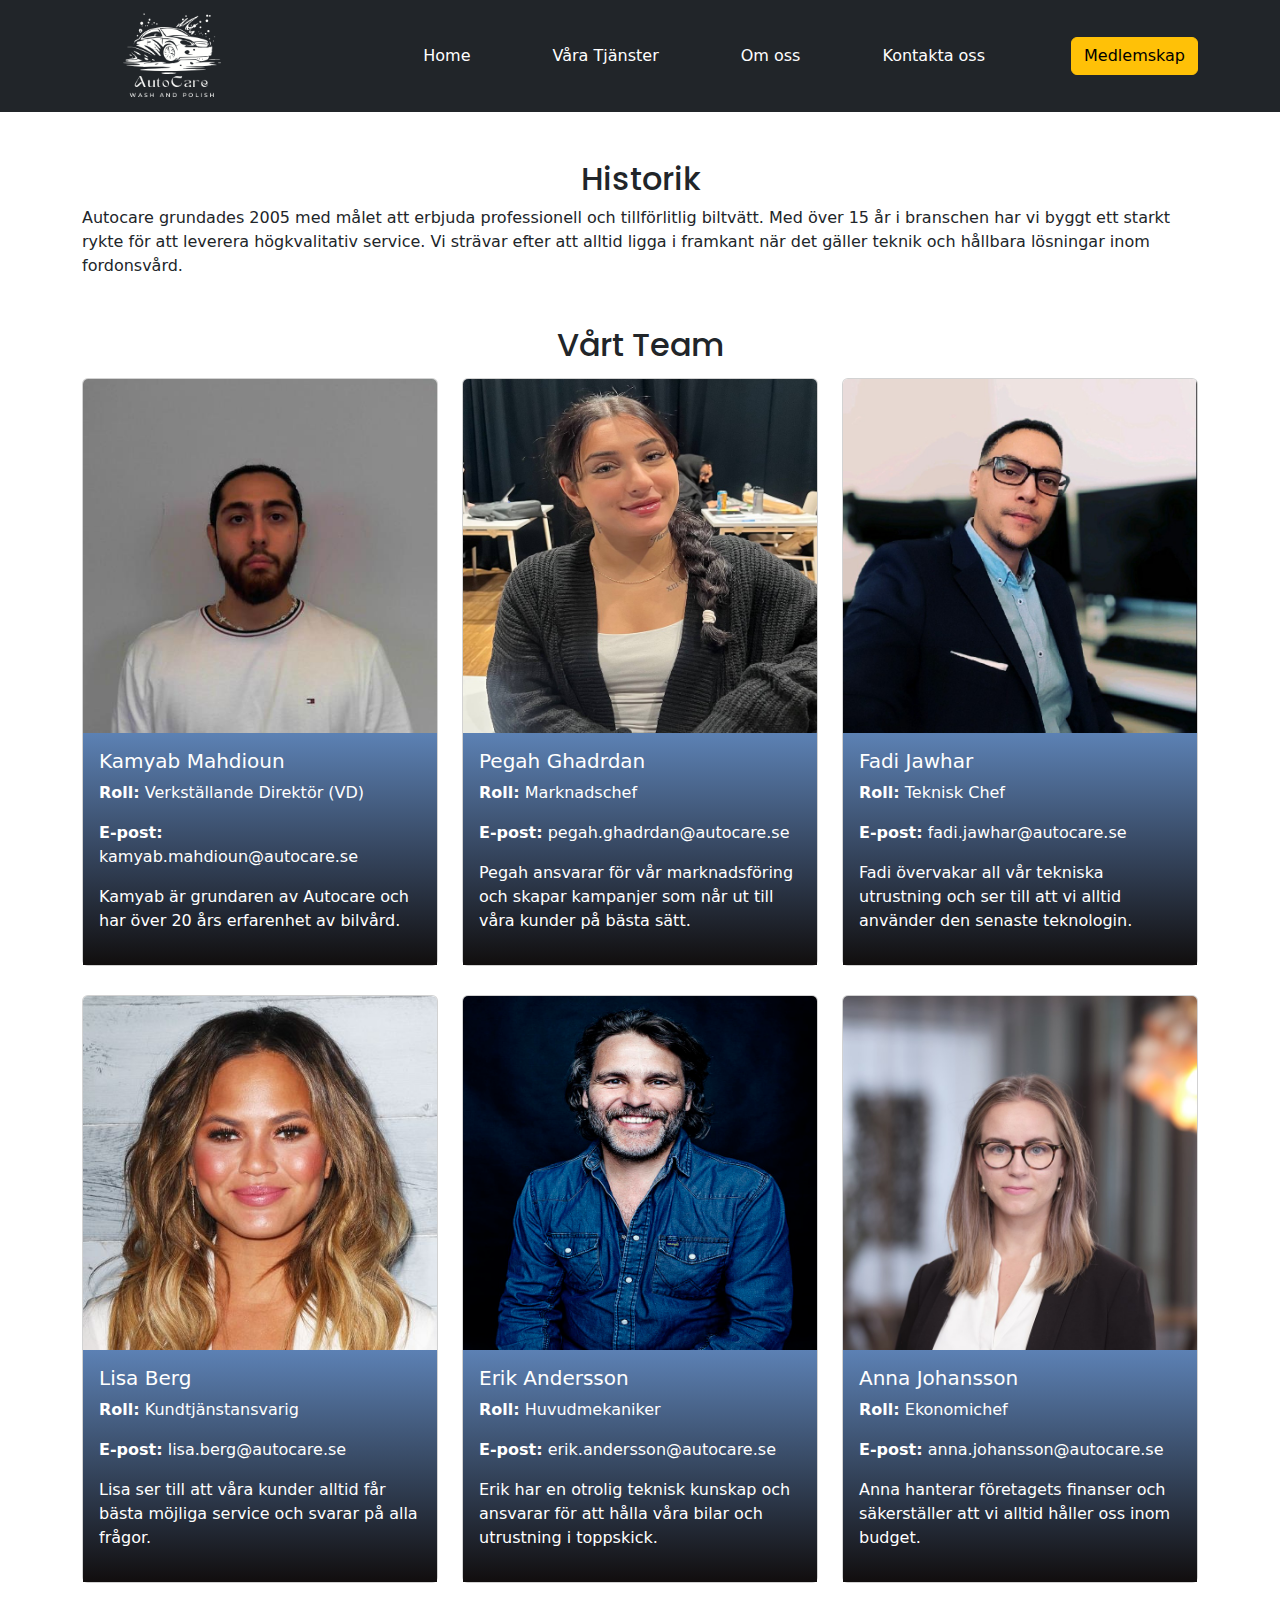
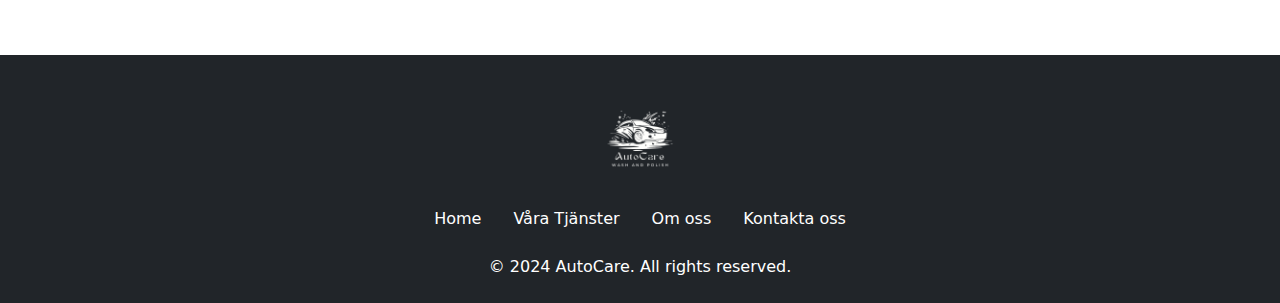
==== aboutus.html @ b78e2d18 "added pics product page" ====
<!DOCTYPE html>
<html lang="sv">
  <head>
    <meta charset="UTF-8" />
    <meta name="viewport" content="width=device-width, initial-scale=1.0" />
    <title>Om oss - Autocare</title>
    <link rel="stylesheet" href="style.css" />
    <link
      href="https://fonts.googleapis.com/css2?family=Poppins:wght@400;600;700&display=swap"
      rel="stylesheet"
    />
    <!-- Bootstrap CSS -->
    <link
      href="https://cdn.jsdelivr.net/npm/bootstrap@5.3.0-alpha1/dist/css/bootstrap.min.css"
      rel="stylesheet"
    />
  </head>
  <body>
    <header class="bg-dark text-white py-3">
      <nav class="container d-flex justify-content-between align-items-center">
        <a href="#" class="navbar-brand">
          <img src="src/img/AutoCare.png" alt="logo" style="width: 180px" />
        </a>
        <ul class="nav">
          <li class="nav-item">
            <a class="nav-link text-white" href="index.html">Home</a>
          </li>
          <li class="nav-item">
            <a class="nav-link text-white" href="product.html">Våra Tjänster</a>
          </li>
          <li class="nav-item">
            <a class="nav-link text-white" href="#">Om oss</a>
          </li>
          <li class="nav-item">
            <a class="nav-link text-white" href="contact.html">Kontakta oss</a>
          </li>
        </ul>
        <button class="btn btn-warning">Medlemskap</button>
      </nav>
    </header>

    <section id="historik" class="container my-5">
      <h2>Historik</h2>
      <p>
        Autocare grundades 2005 med målet att erbjuda professionell och
        tillförlitlig biltvätt. Med över 15 år i branschen har vi byggt ett
        starkt rykte för att leverera högkvalitativ service. Vi strävar efter
        att alltid ligga i framkant när det gäller teknik och hållbara lösningar
        inom fordonsvård.
      </p>
    </section>

    <section id="team" class="container my-5">
      <h2>Vårt Team</h2>
      <div class="row">
        <div class="col-md-4">
          <div class="card mb-4">
            <img
              src="src/img/ProfileImage.jpeg"
              class="card-img-top"
              alt="Bild på Anders Karlsson"
            />
            <div class="card-body">
              <h5 class="card-title">Kamyab Mahdioun</h5>
              <p class="card-text">
                <strong>Roll:</strong> Verkställande Direktör (VD)
              </p>
              <p><strong>E-post:</strong> kamyab.mahdioun@autocare.se</p>
              <p>
                Kamyab är grundaren av Autocare och har över 20 års erfarenhet
                av bilvård.
              </p>
            </div>
          </div>
        </div>

        <div class="col-md-4">
          <div class="card mb-4">
            <img
              src="src/img/pegaaaah.jpg"
              class="card-img-top"
              alt="Bild på Maria Svensson"
            />
            <div class="card-body">
              <h5 class="card-title">Pegah Ghadrdan</h5>
              <p class="card-text"><strong>Roll:</strong> Marknadschef</p>
              <p><strong>E-post:</strong> pegah.ghadrdan@autocare.se</p>
              <p>
                Pegah ansvarar för vår marknadsföring och skapar kampanjer som
                når ut till våra kunder på bästa sätt.
              </p>
            </div>
          </div>
        </div>

        <div class="col-md-4">
          <div class="card mb-4">
            <img
              src="src/img/Fadi.jpeg"
              class="card-img-top"
              alt="Bild på Johan Lindberg"
            />
            <div class="card-body">
              <h5 class="card-title">Fadi Jawhar</h5>
              <p class="card-text"><strong>Roll:</strong> Teknisk Chef</p>
              <p><strong>E-post:</strong> fadi.jawhar@autocare.se</p>
              <p>
                Fadi övervakar all vår tekniska utrustning och ser till att vi
                alltid använder den senaste teknologin.
              </p>
            </div>
          </div>
        </div>

        <div class="col-md-4">
          <div class="card mb-4">
            <img
              src="src/img/ovaltansikte.jpg"
              class="card-img-top"
              alt="Bild på Lisa Berg"
            />
            <div class="card-body">
              <h5 class="card-title">Lisa Berg</h5>
              <p class="card-text"><strong>Roll:</strong> Kundtjänstansvarig</p>
              <p><strong>E-post:</strong> lisa.berg@autocare.se</p>
              <p>
                Lisa ser till att våra kunder alltid får bästa möjliga service
                och svarar på alla frågor.
              </p>
            </div>
          </div>
        </div>

        <div class="col-md-4">
          <div class="card mb-4">
            <img
              src="src/img/Erik_Haag_2015-06-03_001.jpg"
              class="card-img-top"
              alt="Bild på Erik Andersson"
            />
            <div class="card-body">
              <h5 class="card-title">Erik Andersson</h5>
              <p class="card-text"><strong>Roll:</strong> Huvudmekaniker</p>
              <p><strong>E-post:</strong> erik.andersson@autocare.se</p>
              <p>
                Erik har en otrolig teknisk kunskap och ansvarar för att hålla
                våra bilar och utrustning i toppskick.
              </p>
            </div>
          </div>
        </div>

        <div class="col-md-4">
          <div class="card mb-4">
            <img
              src="src/img/hogsten_anna_socialmedia.jpg"
              class="card-img-top"
              alt="Bild på Anna Johansson"
            />
            <div class="card-body">
              <h5 class="card-title">Anna Johansson</h5>
              <p class="card-text"><strong>Roll:</strong> Ekonomichef</p>
              <p><strong>E-post:</strong> anna.johansson@autocare.se</p>
              <p>
                Anna hanterar företagets finanser och säkerställer att vi alltid
                håller oss inom budget.
              </p>
            </div>
          </div>
        </div>
      </div>
    </section>
    <footer class="bg-dark text-white py-4">
      <div class="container text-center">
        <a href="#" class="navbar-brand">
          <img src="src/img/AutoCare.png" alt="logo" style="width: 120px" />
        </a>
        <ul class="nav justify-content-center">
          <li class="nav-item">
            <a class="nav-link text-white" href="#">Home</a>
          </li>
          <li class="nav-item">
            <a class="nav-link text-white" href="Services">Våra Tjänster</a>
          </li>
          <li class="nav-item">
            <a class="nav-link text-white" href="About">Om oss</a>
          </li>
          <li class="nav-item">
            <a class="nav-link text-white" href="Kontakt">Kontakta oss</a>
          </li>
        </ul>
      </div>
      <div class="text-center mt-3">
        <p class="mb-0">&copy; 2024 AutoCare. All rights reserved.</p>
      </div>
    </footer>

    <!-- Bootstrap JS and Popper.js -->
    <script src="https://cdn.jsdelivr.net/npm/bootstrap@5.3.0-alpha1/dist/js/bootstrap.bundle.min.js"></script>
  </body>
</html>
---- style.css ----
body {
  background-color: #2C2B2B;
  font-family: sans-serif;
}

header {
  background-color: #0A2035;
  padding: 20px;
}
header nav {
  display: flex;
  justify-content: space-between;
  align-items: center;
  height: 80px;
}
header nav .logo img {
  height: 200px;
  display: block;
}
header nav ul {
  display: flex;
  list-style: none;
  margin: 0;
  padding: 0;
  margin-left: auto;
}
header nav li a {
  color: #C5C5C5;
  text-decoration: none;
  font-size: 22px;
  padding: 10px;
  margin-right: 50px;
}
header nav li a:hover {
  color: #969696;
  text-decoration: underline;
}
header nav button {
  padding: 10px 15px;
  background-color: #2E2E2E;
  color: #d1d0d0;
  border-radius: 10px;
  margin-left: 20px;
}

h1 {
  font-family: "Poppins", "Times New Roman", Times, serif;
  color: rgb(255, 252, 252);
  font-size: 80px;
  text-align: center;
  margin-bottom: -20px;
}

h2 {
  font-family: "Poppins", "Times New Roman", Times, serif;
  color: rgb(203, 202, 202);
  font-size: 40px;
  text-align: center;
  margin-bottom: -1px;
  font-weight: lighter;
}

h3 {
  font-family: "Poppins", "Times New Roman", Times, serif;
  color: rgb(255, 251, 251);
  font-size: 25px;
  text-align: center;
  font-weight: lighter;
}

.card-img-overlay {
  display: flex;
  flex-direction: column;
  justify-content: center;
  align-items: center;
  text-align: center;
  color: white;
}

.card-img {
  filter: blur(3px);
  -webkit-filter: blur(3px);
  transform: scale(1.02);
}

.card-img-overlay {
  position: relative;
  z-index: 2;
  color: white;
}

.card {
  background-color: #00060c;
  margin-top: 5px;
}
.card .card-body {
  background: linear-gradient(#5c81b4, rgb(17, 14, 14));
  color: white;
}
.card .btn-primary {
  background-color: #FFC008;
  border-color: #FFC008;
  color: black;
}

.contact-item {
  display: flex;
  flex-direction: column;
  align-items: center;
  justify-content: center;
  margin-top: 50px;
}

.articlestyle {
  text-align: center;
  max-width: 400px;
  margin: 0 auto;
}

footer {
  background-color: #0A2035;
  padding: 20px;
  color: #C5C5C5;
}

footer .footer-content {
  display: flex;
  flex-direction: column;
  align-items: center;
  padding-bottom: 20px;
  border-bottom: 1px solid #2E2E2E;
}

footer .footer-content .logo img {
  height: 150px;
  margin-bottom: 10px;
}

footer .footer-content ul {
  display: flex;
  justify-content: center;
  list-style: none;
  padding: 0;
  margin: 0;
}

footer .footer-content li {
  margin: 0 15px;
}

footer .footer-content li a {
  color: #C5C5C5;
  text-decoration: none;
  font-size: 18px;
}

footer .footer-content li a:hover {
  color: #969696;
  text-decoration: underline;
}

footer .copyright {
  text-align: center;
  margin-top: 20px;
  font-size: 14px;
  color: #969696;
}

@media (max-width: 768px) {
  footer .footer-content ul {
    flex-direction: column;
  }
  footer .footer-content ul li {
    margin: 10px 0;
  }
}
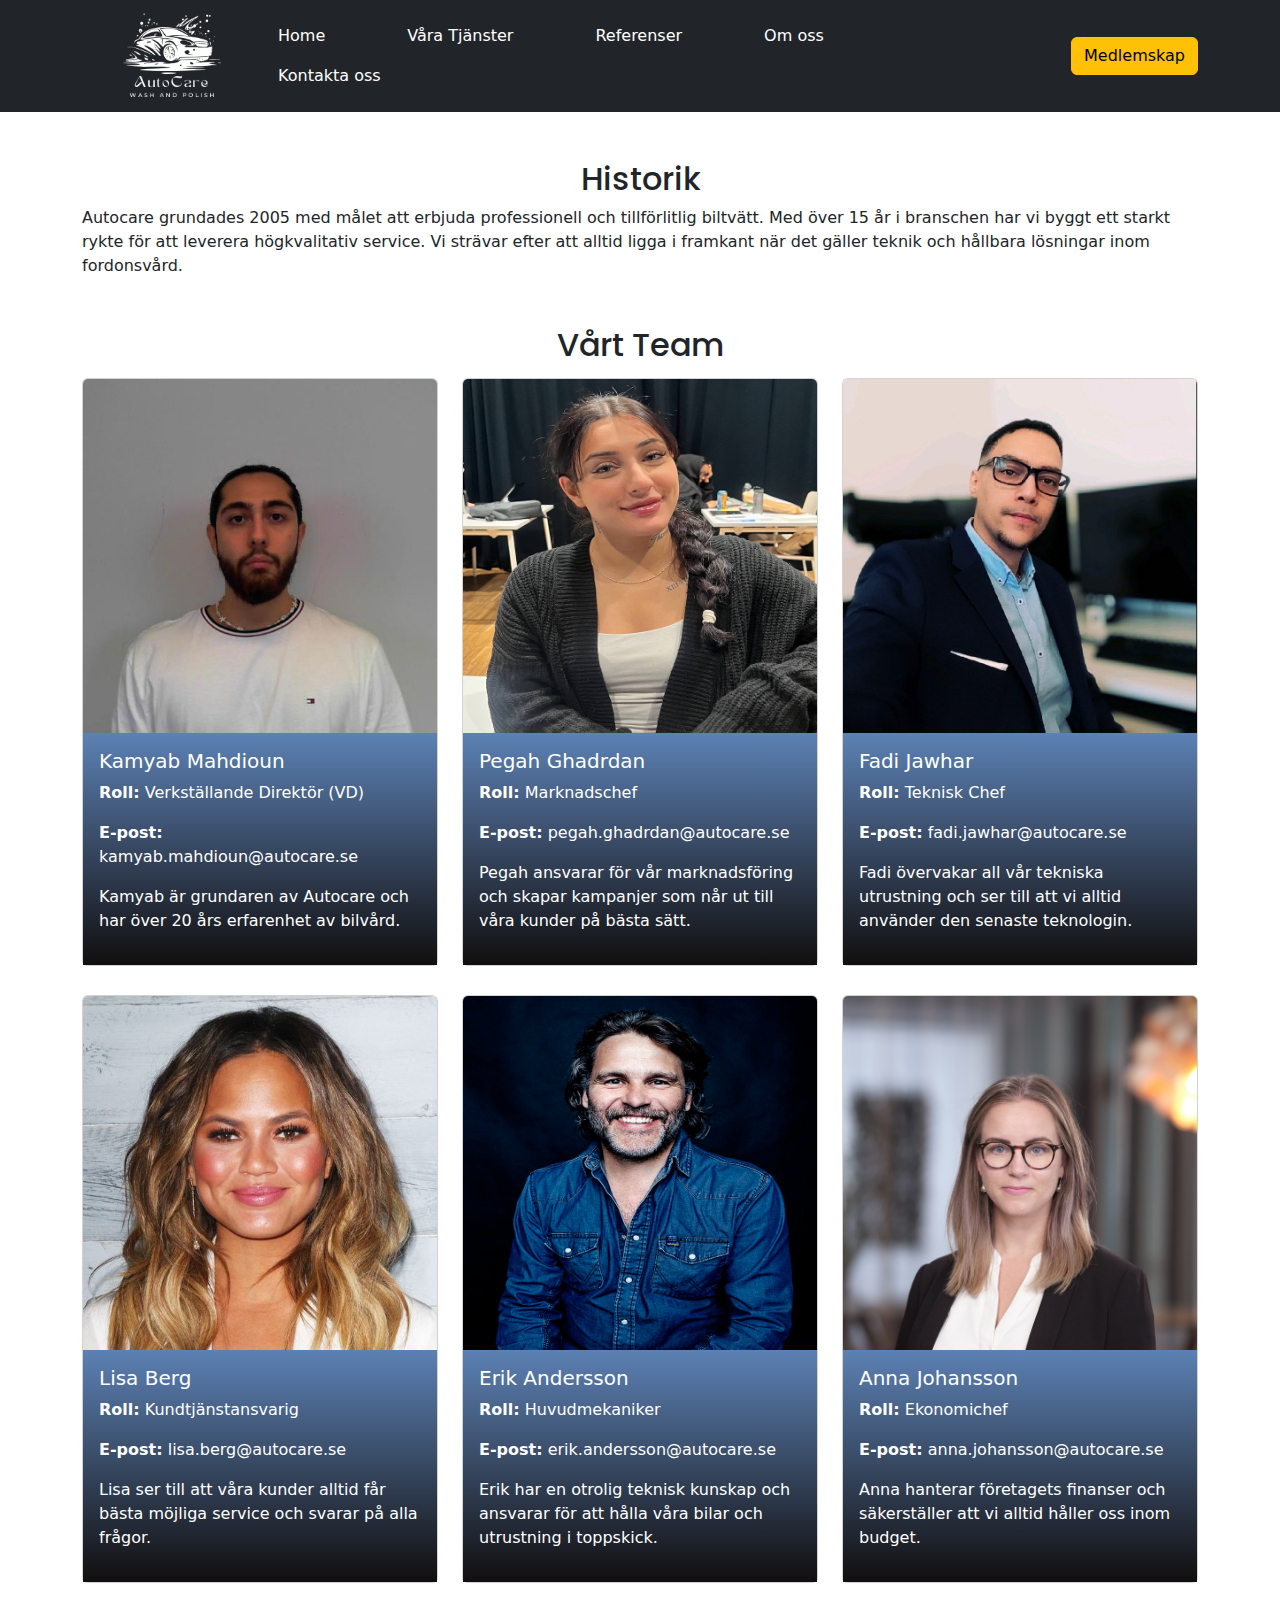
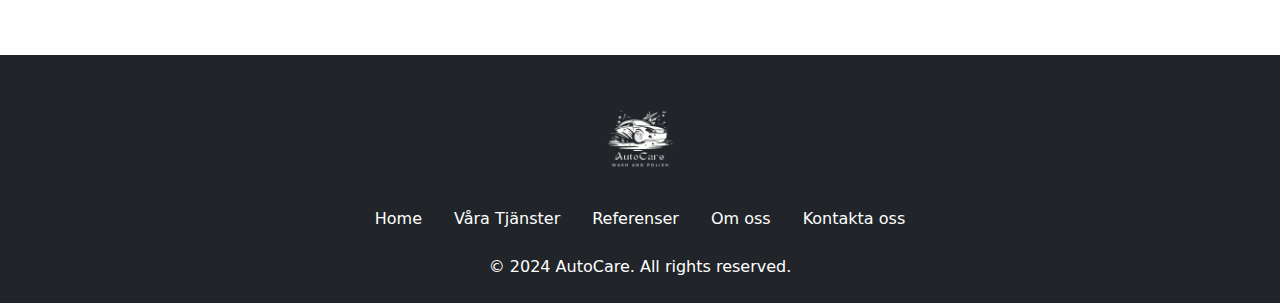
==== commit cfb27bc8: "small fixes" ====
--- a/aboutus.html
+++ b/aboutus.html
@@ -29,6 +29,9 @@
             <a class="nav-link text-white" href="product.html">Våra Tjänster</a>
           </li>
           <li class="nav-item">
+            <a class="nav-link text-white" href="Refrences">Referenser</a>
+          </li>
+          <li class="nav-item">
             <a class="nav-link text-white" href="#">Om oss</a>
           </li>
           <li class="nav-item">
@@ -177,16 +180,19 @@
         </a>
         <ul class="nav justify-content-center">
           <li class="nav-item">
-            <a class="nav-link text-white" href="#">Home</a>
-          </li>
-          <li class="nav-item">
-            <a class="nav-link text-white" href="Services">Våra Tjänster</a>
-          </li>
-          <li class="nav-item">
-            <a class="nav-link text-white" href="About">Om oss</a>
-          </li>
-          <li class="nav-item">
-            <a class="nav-link text-white" href="Kontakt">Kontakta oss</a>
+            <a class="nav-link text-white" href="index.html">Home</a>
+          </li>
+          <li class="nav-item">
+            <a class="nav-link text-white" href="product.html">Våra Tjänster</a>
+          </li>
+          <li class="nav-item">
+            <a class="nav-link text-white" href="Refrences">Referenser</a>
+          </li>
+          <li class="nav-item">
+            <a class="nav-link text-white" href="#">Om oss</a>
+          </li>
+          <li class="nav-item">
+            <a class="nav-link text-white" href="contact.html">Kontakta oss</a>
           </li>
         </ul>
       </div>
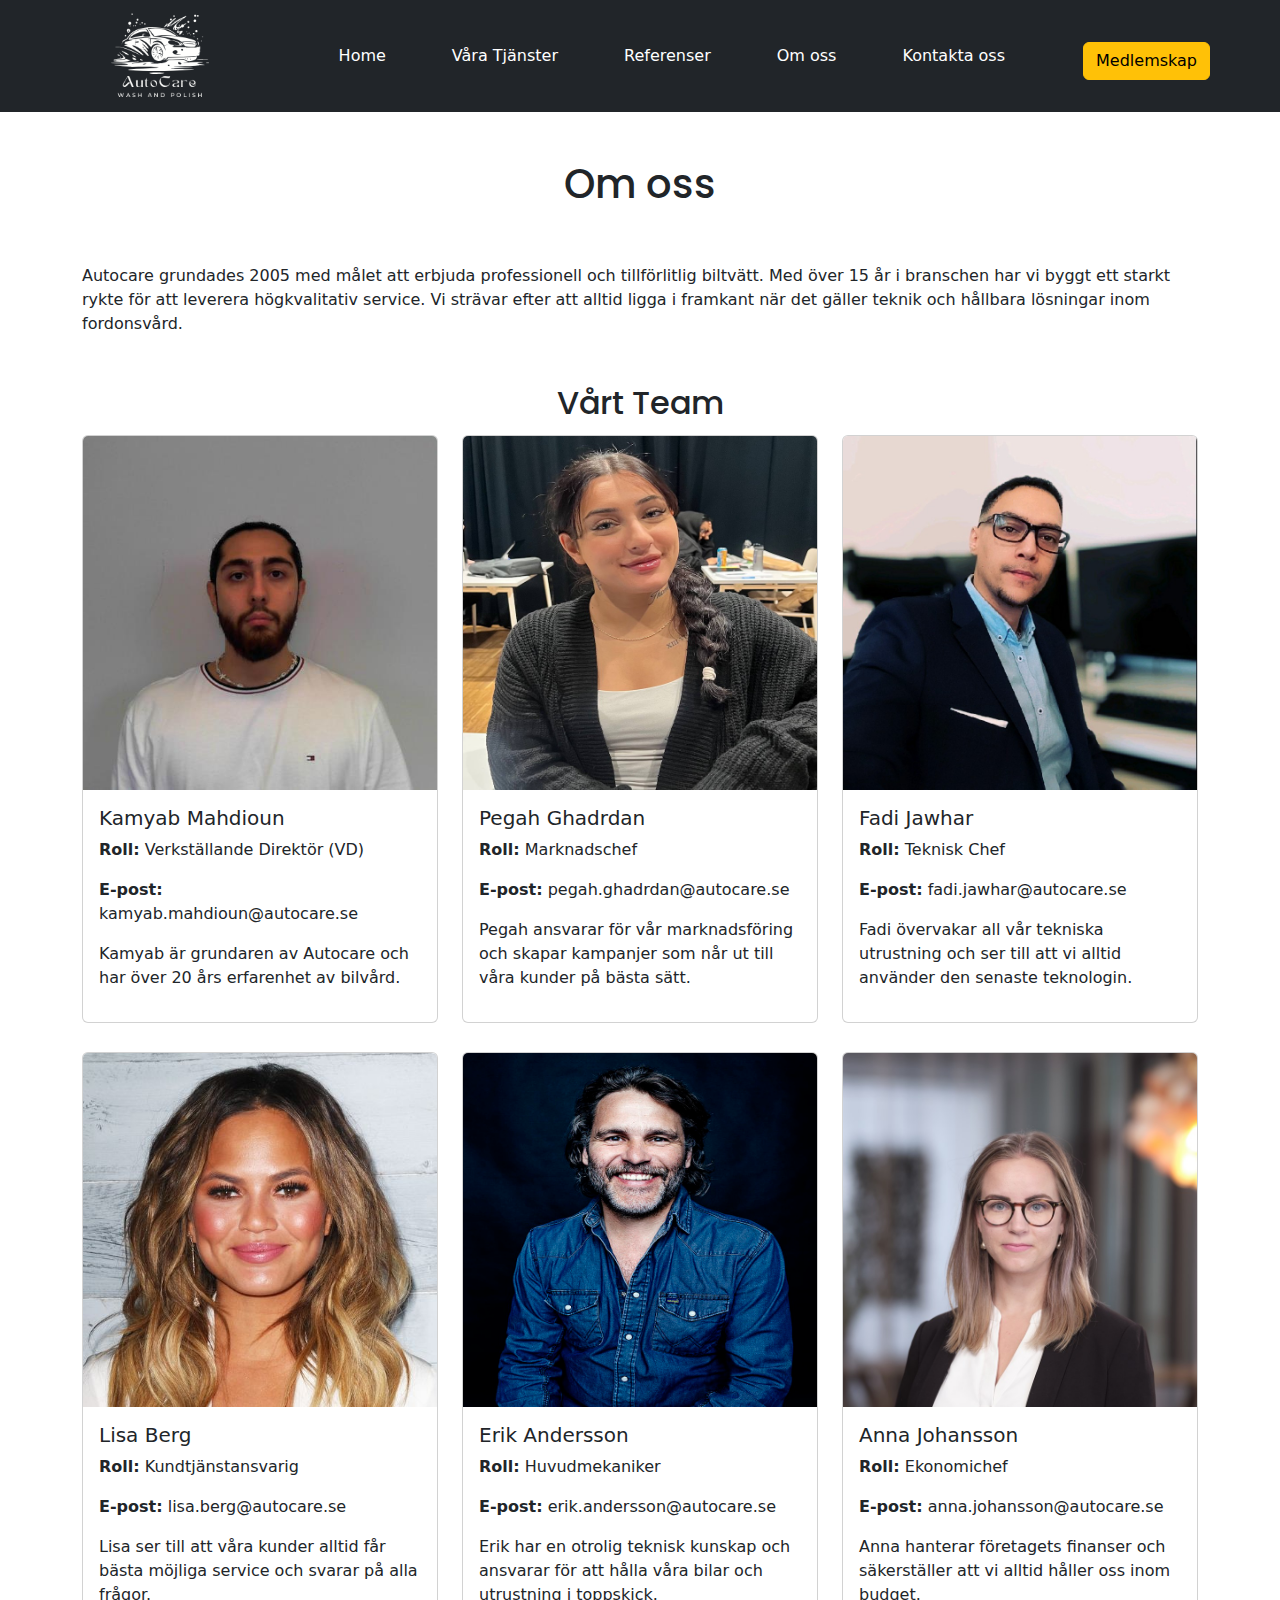
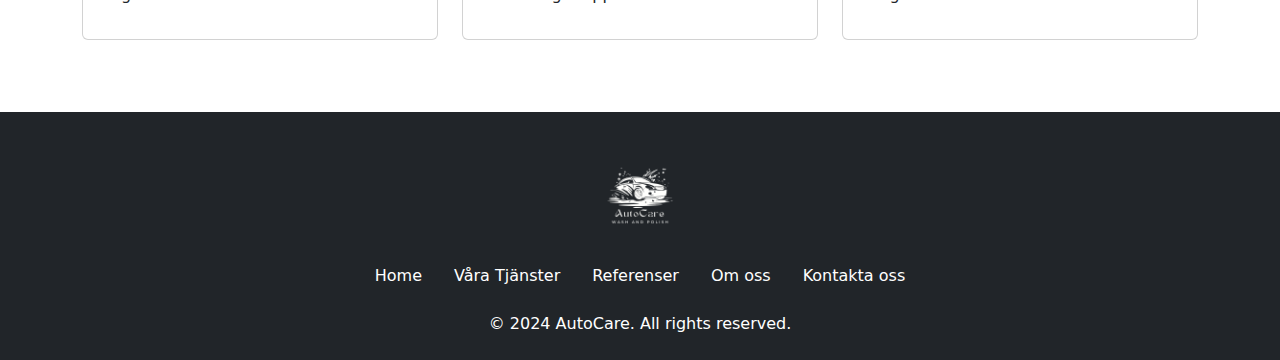
==== commit b70daf0d: "added reference page and a hamburger navbar" ====
--- a/aboutus.html
+++ b/aboutus.html
@@ -3,8 +3,8 @@
   <head>
     <meta charset="UTF-8" />
     <meta name="viewport" content="width=device-width, initial-scale=1.0" />
-    <title>Om oss - Autocare</title>
-    <link rel="stylesheet" href="style.css" />
+    <title>Autocare</title>
+    <link rel="stylesheet" href="src/style.css" />
     <link
       href="https://fonts.googleapis.com/css2?family=Poppins:wght@400;600;700&display=swap"
       rel="stylesheet"
@@ -17,33 +17,54 @@
   </head>
   <body>
     <header class="bg-dark text-white py-3">
-      <nav class="container d-flex justify-content-between align-items-center">
-        <a href="#" class="navbar-brand">
+      <nav class="container navbar navbar-expand-lg">
+        <a href="index.html" class="navbar-brand">
           <img src="src/img/AutoCare.png" alt="logo" style="width: 180px" />
         </a>
-        <ul class="nav">
-          <li class="nav-item">
-            <a class="nav-link text-white" href="index.html">Home</a>
-          </li>
-          <li class="nav-item">
-            <a class="nav-link text-white" href="product.html">Våra Tjänster</a>
-          </li>
-          <li class="nav-item">
-            <a class="nav-link text-white" href="Refrences">Referenser</a>
-          </li>
-          <li class="nav-item">
-            <a class="nav-link text-white" href="#">Om oss</a>
-          </li>
-          <li class="nav-item">
-            <a class="nav-link text-white" href="contact.html">Kontakta oss</a>
-          </li>
-        </ul>
-        <button class="btn btn-warning">Medlemskap</button>
+        <button
+          class="navbar-toggler"
+          type="button"
+          data-bs-toggle="collapse"
+          data-bs-target="#navbarNav"
+          aria-controls="navbarNav"
+          aria-expanded="false"
+          aria-label="Toggle navigation"
+        >
+          <span class="navbar-toggler-icon"></span>
+        </button>
+        <div class="collapse navbar-collapse" id="navbarNav">
+          <ul class="navbar-nav ms-auto">
+            <li class="nav-item">
+              <a class="nav-link text-white" href="index.html">Home</a>
+            </li>
+            <li class="nav-item">
+              <a class="nav-link text-white" href="product.html"
+                >Våra Tjänster</a
+              >
+            </li>
+            <li class="nav-item">
+              <a class="nav-link text-white" href="reference.html"
+                >Referenser</a
+              >
+            </li>
+            <li class="nav-item">
+              <a class="nav-link text-white" href="aboutus.html">Om oss</a>
+            </li>
+            <li class="nav-item">
+              <a class="nav-link text-white" href="contact.html"
+                >Kontakta oss</a
+              >
+            </li>
+          </ul>
+          <button class="btn btn-warning">Medlemskap</button>
+        </div>
       </nav>
     </header>
 
     <section id="historik" class="container my-5">
-      <h2>Historik</h2>
+      <h1>Om oss</h1>
+      <br />
+      <br />
       <p>
         Autocare grundades 2005 med målet att erbjuda professionell och
         tillförlitlig biltvätt. Med över 15 år i branschen har vi byggt ett
@@ -61,7 +82,7 @@
             <img
               src="src/img/ProfileImage.jpeg"
               class="card-img-top"
-              alt="Bild på Anders Karlsson"
+              alt="Bild på Kamyab"
             />
             <div class="card-body">
               <h5 class="card-title">Kamyab Mahdioun</h5>
@@ -82,7 +103,7 @@
             <img
               src="src/img/pegaaaah.jpg"
               class="card-img-top"
-              alt="Bild på Maria Svensson"
+              alt="Bild på Pegah"
             />
             <div class="card-body">
               <h5 class="card-title">Pegah Ghadrdan</h5>
@@ -101,7 +122,7 @@
             <img
               src="src/img/Fadi.jpeg"
               class="card-img-top"
-              alt="Bild på Johan Lindberg"
+              alt="Bild på Fadi"
             />
             <div class="card-body">
               <h5 class="card-title">Fadi Jawhar</h5>
@@ -175,7 +196,7 @@
     </section>
     <footer class="bg-dark text-white py-4">
       <div class="container text-center">
-        <a href="#" class="navbar-brand">
+        <a href="index.html" class="navbar-brand">
           <img src="src/img/AutoCare.png" alt="logo" style="width: 120px" />
         </a>
         <ul class="nav justify-content-center">
@@ -186,7 +207,7 @@
             <a class="nav-link text-white" href="product.html">Våra Tjänster</a>
           </li>
           <li class="nav-item">
-            <a class="nav-link text-white" href="Refrences">Referenser</a>
+            <a class="nav-link text-white" href="reference.html">Referenser</a>
           </li>
           <li class="nav-item">
             <a class="nav-link text-white" href="#">Om oss</a>
--- a/src/style.css
+++ b/src/style.css
@@ -0,0 +1,273 @@
+body {
+  background-color: #2C2B2B;
+  font-family: sans-serif;
+}
+
+header {
+  background-color: #0A2035;
+  padding: 10px 0;
+}
+header nav {
+  display: flex;
+  flex-direction: column;
+  align-items: center;
+}
+header nav .navbar-brand {
+  margin: 0 auto;
+}
+header nav .navbar-toggler {
+  border-color: rgba(255, 255, 255, 0.5);
+}
+header nav .navbar-toggler-icon {
+  background-image: url("data:image/svg+xml;charset=utf8,%3Csvg xmlns='http://www.w3.org/2000/svg' fill='white' viewBox='0 0 30 30'%3E%3Cpath stroke='rgba(255, 255, 255, 1)' stroke-width='2' d='M4 7h22M4 15h22M4 23h22'/%3E%3C/svg%3E");
+}
+header nav .navbar-nav .nav-link {
+  display: block;
+}
+header nav .collapse {
+  display: none !important;
+}
+header nav .collapse.show {
+  display: block !important;
+}
+header nav ul {
+  display: none;
+  flex-direction: column;
+  list-style: none;
+  margin: 0;
+  padding: 0;
+}
+header nav ul.active {
+  display: flex;
+}
+header nav li a {
+  color: #C5C5C5;
+  text-decoration: none;
+  font-size: 18px;
+  padding: 10px;
+  margin: 5px 0;
+}
+header nav li a:hover {
+  color: #969696;
+  text-decoration: underline;
+}
+header nav button {
+  padding: 10px 15px;
+  background-color: #FFC008;
+  color: black;
+  border-radius: 10px;
+  margin-top: 10px;
+}
+
+h1 {
+  font-family: "Poppins", "Times New Roman", Times, serif;
+  color: rgb(255, 252, 252);
+  font-size: 40px;
+  text-align: center;
+  margin-bottom: 20px;
+}
+
+h2 {
+  font-family: "Poppins", "Times New Roman", Times, serif;
+  color: rgb(203, 202, 202);
+  font-size: 24px;
+  text-align: center;
+  margin-bottom: 10px;
+  font-weight: lighter;
+}
+
+h3 {
+  font-family: "Poppins", "Times New Roman", Times, serif;
+  color: rgb(255, 251, 251);
+  font-size: 20px;
+  text-align: center;
+  font-weight: lighter;
+}
+
+.card-img-overlay {
+  display: flex;
+  flex-direction: column;
+  justify-content: center;
+  align-items: center;
+  text-align: center;
+  color: white;
+}
+
+.card-img {
+  filter: blur(3px);
+  -webkit-filter: blur(3px);
+  transform: scale(1.02);
+}
+
+.card-img-overlay {
+  position: relative;
+  z-index: 2;
+  color: white;
+}
+
+.card {
+  background-color: #00060c;
+  margin-top: 5px;
+}
+.card .home-card-body {
+  background: linear-gradient(#5c81b4, rgb(17, 14, 14));
+  color: white;
+}
+.card .btn-primary {
+  background-color: #FFC008;
+  border-color: #FFC008;
+  color: black;
+}
+
+.contact-item {
+  display: flex;
+  flex-direction: column;
+  align-items: center;
+  justify-content: center;
+  margin-top: 20px;
+}
+
+.articlestyle {
+  text-align: center;
+  max-width: 100%;
+  margin: 0 auto;
+  padding: 0 20px;
+}
+
+.review-container {
+  margin-bottom: 20px;
+}
+
+.stars {
+  display: flex;
+  flex-direction: row-reverse;
+  justify-content: center;
+}
+
+.stars input {
+  display: none;
+}
+
+.stars label {
+  font-size: 2rem;
+  color: #ccc;
+  cursor: pointer;
+}
+
+.stars input:checked ~ label,
+.stars label:hover,
+.stars label:hover ~ label {
+  color: gold;
+}
+
+.review-card {
+  background-color: #f8f9fa;
+  border-radius: 10px;
+  padding: 20px;
+  margin-bottom: 15px;
+  box-shadow: 0 4px 8px rgba(0, 0, 0, 0.1);
+}
+
+.reviewer {
+  font-weight: bold;
+}
+
+.reviewer small {
+  color: #777;
+}
+
+footer {
+  background-color: #0A2035;
+  padding: 20px;
+  color: #C5C5C5;
+}
+footer .footer-content {
+  display: flex;
+  flex-direction: column;
+  align-items: center;
+  padding-bottom: 20px;
+  border-bottom: 1px solid #2C2B2B;
+}
+footer .footer-content .logo img {
+  height: 150px;
+  margin-bottom: 10px;
+}
+footer .footer-content ul {
+  display: flex;
+  flex-direction: column;
+  justify-content: center;
+  list-style: none;
+  padding: 0;
+  margin: 0;
+}
+footer .footer-content li {
+  margin: 10px 0;
+}
+footer .footer-content li a {
+  color: #C5C5C5;
+  text-decoration: none;
+  font-size: 16px;
+}
+footer .footer-content li a:hover {
+  color: #969696;
+  text-decoration: underline;
+}
+footer .copyright {
+  text-align: center;
+  margin-top: 20px;
+  font-size: 14px;
+  color: #969696;
+}
+
+@media (min-width: 768px) {
+  header {
+    padding: 20px;
+  }
+  header nav {
+    flex-direction: row;
+    justify-content: space-between;
+    height: 80px;
+  }
+  header nav .hamburger {
+    display: none;
+  }
+  header nav ul {
+    display: flex;
+    flex-direction: row;
+    margin-left: auto;
+  }
+  header nav li a {
+    font-size: 22px;
+    margin-right: 50px;
+  }
+  header nav button {
+    margin-left: 20px;
+  }
+  h1 {
+    font-size: 80px;
+  }
+  h2 {
+    font-size: 40px;
+  }
+  h3 {
+    font-size: 25px;
+  }
+  .articlestyle {
+    max-width: 400px;
+  }
+  .contact-item {
+    margin-top: 50px;
+  }
+  .review-container {
+    margin-bottom: 50px;
+  }
+  footer .footer-content {
+    flex-direction: row;
+  }
+  footer .footer-content ul {
+    flex-direction: row;
+  }
+  footer .footer-content li {
+    margin: 0 15px;
+  }
+}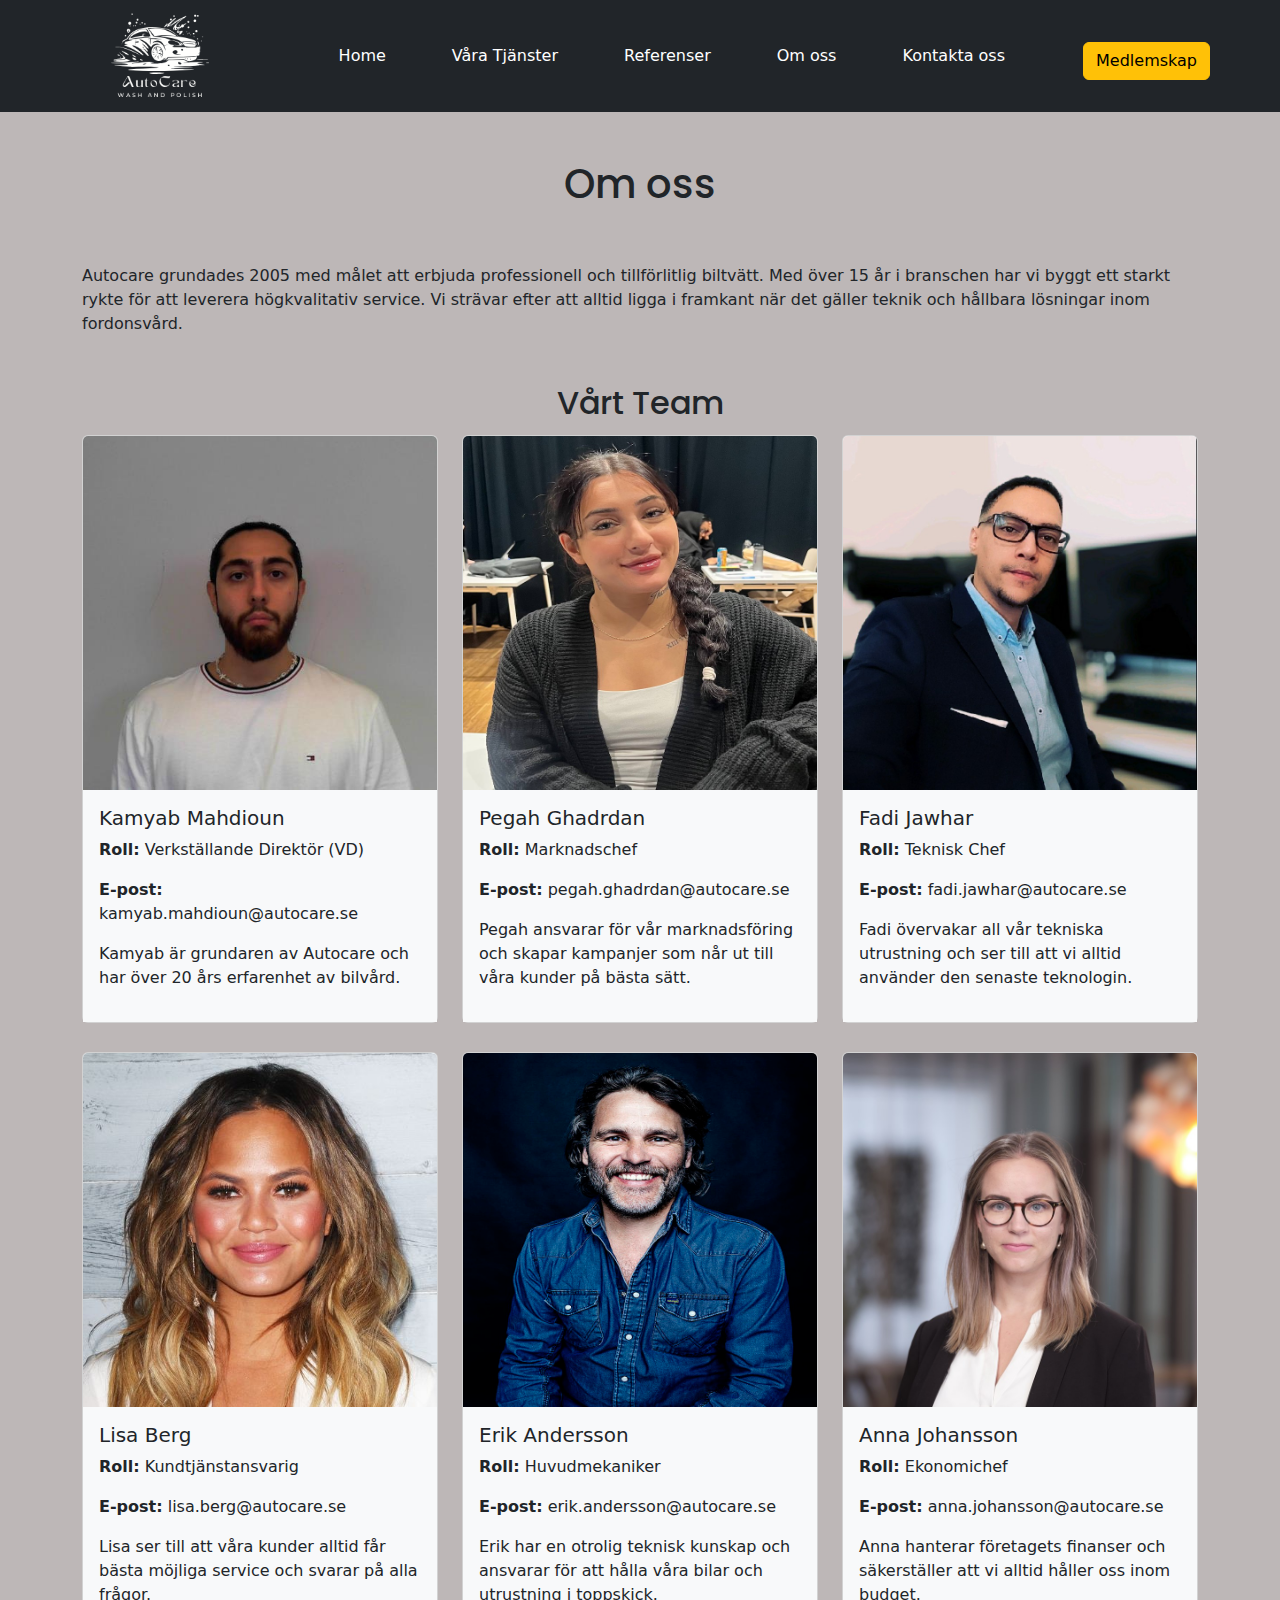
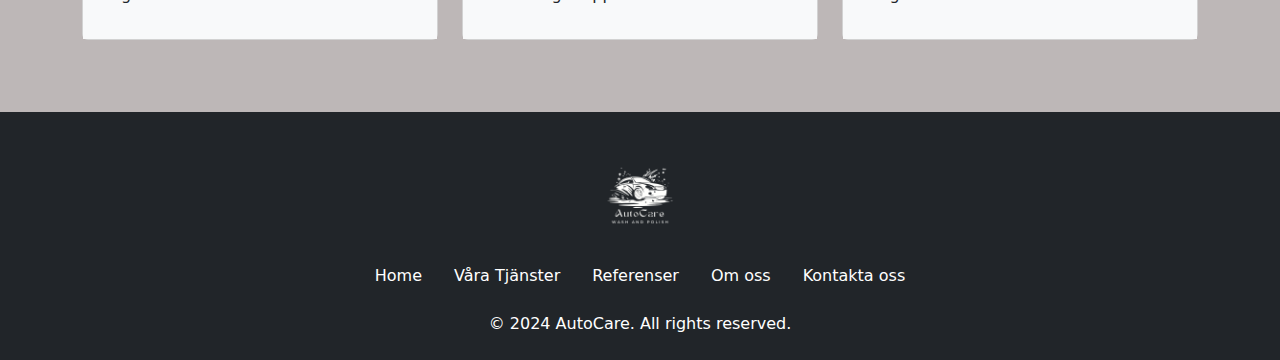
==== commit 2943ee70: "color" ====
--- a/aboutus.html
+++ b/aboutus.html
@@ -16,6 +16,11 @@
     />
   </head>
   <body>
+    <style>
+      body {
+        background-color: rgb(189, 183, 183); 
+      }
+    </style>
     <header class="bg-dark text-white py-3">
       <nav class="container navbar navbar-expand-lg">
         <a href="index.html" class="navbar-brand">
@@ -84,7 +89,7 @@
               class="card-img-top"
               alt="Bild på Kamyab"
             />
-            <div class="card-body">
+            <div class="card-body bg-light">
               <h5 class="card-title">Kamyab Mahdioun</h5>
               <p class="card-text">
                 <strong>Roll:</strong> Verkställande Direktör (VD)
@@ -105,7 +110,7 @@
               class="card-img-top"
               alt="Bild på Pegah"
             />
-            <div class="card-body">
+            <div class="card-body bg-light">
               <h5 class="card-title">Pegah Ghadrdan</h5>
               <p class="card-text"><strong>Roll:</strong> Marknadschef</p>
               <p><strong>E-post:</strong> pegah.ghadrdan@autocare.se</p>
@@ -124,7 +129,7 @@
               class="card-img-top"
               alt="Bild på Fadi"
             />
-            <div class="card-body">
+            <div class="card-body bg-light">
               <h5 class="card-title">Fadi Jawhar</h5>
               <p class="card-text"><strong>Roll:</strong> Teknisk Chef</p>
               <p><strong>E-post:</strong> fadi.jawhar@autocare.se</p>
@@ -143,7 +148,7 @@
               class="card-img-top"
               alt="Bild på Lisa Berg"
             />
-            <div class="card-body">
+            <div class="card-body bg-light">
               <h5 class="card-title">Lisa Berg</h5>
               <p class="card-text"><strong>Roll:</strong> Kundtjänstansvarig</p>
               <p><strong>E-post:</strong> lisa.berg@autocare.se</p>
@@ -162,7 +167,7 @@
               class="card-img-top"
               alt="Bild på Erik Andersson"
             />
-            <div class="card-body">
+            <div class="card-body bg-light">
               <h5 class="card-title">Erik Andersson</h5>
               <p class="card-text"><strong>Roll:</strong> Huvudmekaniker</p>
               <p><strong>E-post:</strong> erik.andersson@autocare.se</p>
@@ -181,7 +186,7 @@
               class="card-img-top"
               alt="Bild på Anna Johansson"
             />
-            <div class="card-body">
+            <div class="card-body bg-light">
               <h5 class="card-title">Anna Johansson</h5>
               <p class="card-text"><strong>Roll:</strong> Ekonomichef</p>
               <p><strong>E-post:</strong> anna.johansson@autocare.se</p>
--- a/src/style.css
+++ b/src/style.css
@@ -119,6 +119,11 @@
   color: black;
 }
 
+.skicka-in-btn-dark {
+  margin-top: 10px;
+  margin-bottom: 50px;
+}
+
 .contact-item {
   display: flex;
   flex-direction: column;
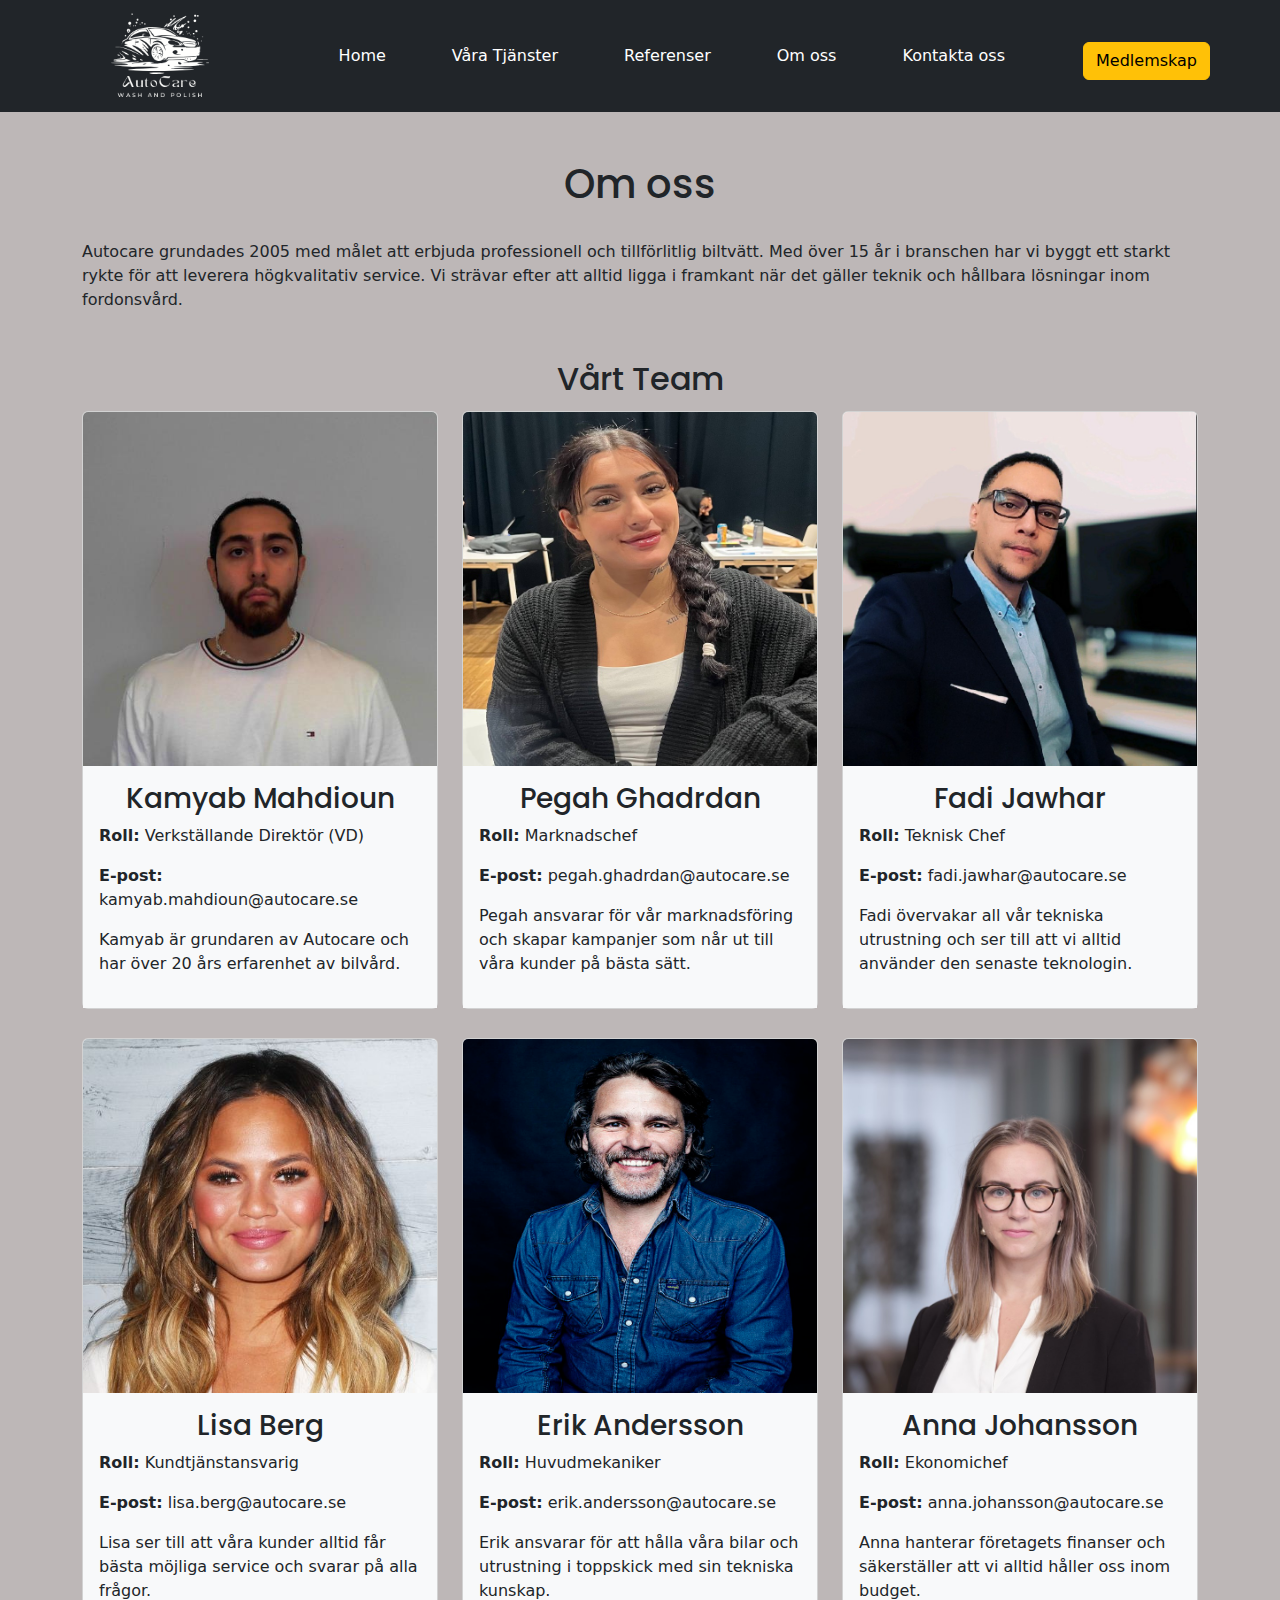
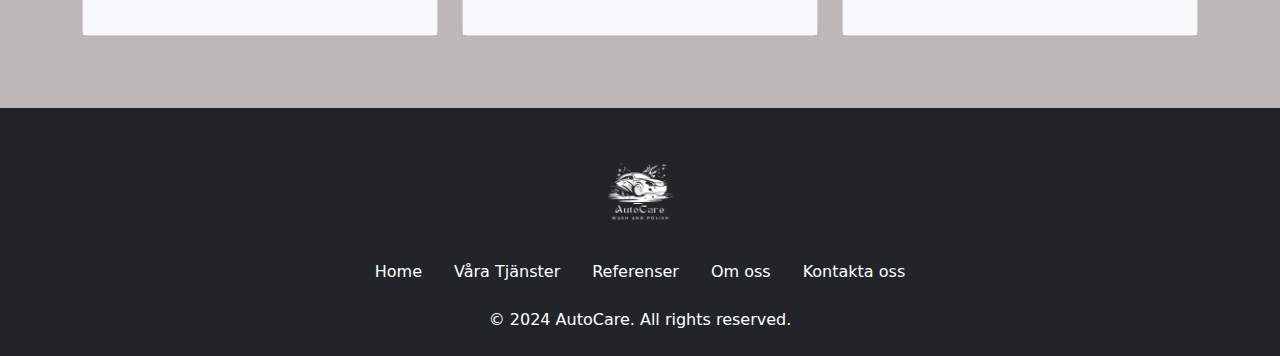
==== commit b6439d17: "added correct semantic to all pages" ====
--- a/aboutus.html
+++ b/aboutus.html
@@ -14,17 +14,21 @@
       href="https://cdn.jsdelivr.net/npm/bootstrap@5.3.0-alpha1/dist/css/bootstrap.min.css"
       rel="stylesheet"
     />
+    <style>
+      body {
+        background-color: rgb(189, 183, 183);
+      }
+    </style>
   </head>
   <body>
-    <style>
-      body {
-        background-color: rgb(189, 183, 183); 
-      }
-    </style>
     <header class="bg-dark text-white py-3">
       <nav class="container navbar navbar-expand-lg">
         <a href="index.html" class="navbar-brand">
-          <img src="src/img/AutoCare.png" alt="logo" style="width: 180px" />
+          <img
+            src="src/img/AutoCare.png"
+            alt="AutoCare logo"
+            style="width: 180px"
+          />
         </a>
         <button
           class="navbar-toggler"
@@ -66,164 +70,176 @@
       </nav>
     </header>
 
-    <section id="historik" class="container my-5">
-      <h1>Om oss</h1>
-      <br />
-      <br />
-      <p>
-        Autocare grundades 2005 med målet att erbjuda professionell och
-        tillförlitlig biltvätt. Med över 15 år i branschen har vi byggt ett
-        starkt rykte för att leverera högkvalitativ service. Vi strävar efter
-        att alltid ligga i framkant när det gäller teknik och hållbara lösningar
-        inom fordonsvård.
-      </p>
-    </section>
-
-    <section id="team" class="container my-5">
-      <h2>Vårt Team</h2>
-      <div class="row">
-        <div class="col-md-4">
-          <div class="card mb-4">
-            <img
-              src="src/img/ProfileImage.jpeg"
-              class="card-img-top"
-              alt="Bild på Kamyab"
-            />
-            <div class="card-body bg-light">
-              <h5 class="card-title">Kamyab Mahdioun</h5>
-              <p class="card-text">
-                <strong>Roll:</strong> Verkställande Direktör (VD)
-              </p>
-              <p><strong>E-post:</strong> kamyab.mahdioun@autocare.se</p>
-              <p>
-                Kamyab är grundaren av Autocare och har över 20 års erfarenhet
-                av bilvård.
-              </p>
-            </div>
-          </div>
+    <main>
+      <section id="historik" class="container my-5">
+        <h1>Om oss</h1>
+        <br />
+        <p>
+          Autocare grundades 2005 med målet att erbjuda professionell och
+          tillförlitlig biltvätt. Med över 15 år i branschen har vi byggt ett
+          starkt rykte för att leverera högkvalitativ service. Vi strävar efter
+          att alltid ligga i framkant när det gäller teknik och hållbara
+          lösningar inom fordonsvård.
+        </p>
+      </section>
+
+      <section id="team" class="container my-5">
+        <h2>Vårt Team</h2>
+        <div class="row">
+          <article class="col-md-4">
+            <div class="card mb-4">
+              <img
+                src="src/img/ProfileImage.jpeg"
+                class="card-img-top"
+                alt="Bild på Kamyab"
+              />
+              <div class="card-body bg-light">
+                <h3 class="card-title">Kamyab Mahdioun</h3>
+                <p><strong>Roll:</strong> Verkställande Direktör (VD)</p>
+                <p><strong>E-post:</strong> kamyab.mahdioun@autocare.se</p>
+                <p>
+                  Kamyab är grundaren av Autocare och har över 20 års erfarenhet
+                  av bilvård.
+                </p>
+              </div>
+            </div>
+          </article>
+
+          <article class="col-md-4">
+            <div class="card mb-4">
+              <img
+                src="src/img/pegaaaah.jpg"
+                class="card-img-top"
+                alt="Bild på Pegah"
+              />
+              <div class="card-body bg-light">
+                <h3 class="card-title">Pegah Ghadrdan</h3>
+                <p><strong>Roll:</strong> Marknadschef</p>
+                <p><strong>E-post:</strong> pegah.ghadrdan@autocare.se</p>
+                <p>
+                  Pegah ansvarar för vår marknadsföring och skapar kampanjer som
+                  når ut till våra kunder på bästa sätt.
+                </p>
+              </div>
+            </div>
+          </article>
+
+          <article class="col-md-4">
+            <div class="card mb-4">
+              <img
+                src="src/img/Fadi.jpeg"
+                class="card-img-top"
+                alt="Bild på Fadi"
+              />
+              <div class="card-body bg-light">
+                <h3 class="card-title">Fadi Jawhar</h3>
+                <p><strong>Roll:</strong> Teknisk Chef</p>
+                <p><strong>E-post:</strong> fadi.jawhar@autocare.se</p>
+                <p>
+                  Fadi övervakar all vår tekniska utrustning och ser till att vi
+                  alltid använder den senaste teknologin.
+                </p>
+              </div>
+            </div>
+          </article>
+
+          <article class="col-md-4">
+            <div class="card mb-4">
+              <img
+                src="src/img/ovaltansikte.jpg"
+                class="card-img-top"
+                alt="Bild på Lisa Berg"
+              />
+              <div class="card-body bg-light">
+                <h3 class="card-title">Lisa Berg</h3>
+                <p><strong>Roll:</strong> Kundtjänstansvarig</p>
+                <p><strong>E-post:</strong> lisa.berg@autocare.se</p>
+                <p>
+                  Lisa ser till att våra kunder alltid får bästa möjliga service
+                  och svarar på alla frågor.
+                </p>
+              </div>
+            </div>
+          </article>
+
+          <article class="col-md-4">
+            <div class="card mb-4">
+              <img
+                src="src/img/Erik_Haag_2015-06-03_001.jpg"
+                class="card-img-top"
+                alt="Bild på Erik Andersson"
+              />
+              <div class="card-body bg-light">
+                <h3 class="card-title">Erik Andersson</h3>
+                <p><strong>Roll:</strong> Huvudmekaniker</p>
+                <p><strong>E-post:</strong> erik.andersson@autocare.se</p>
+                <p>
+                  Erik ansvarar för att hålla våra bilar och utrustning i
+                  toppskick med sin tekniska kunskap.
+                </p>
+              </div>
+            </div>
+          </article>
+
+          <article class="col-md-4">
+            <div class="card mb-4">
+              <img
+                src="src/img/hogsten_anna_socialmedia.jpg"
+                class="card-img-top"
+                alt="Bild på Anna Johansson"
+              />
+              <div class="card-body bg-light">
+                <h3 class="card-title">Anna Johansson</h3>
+                <p><strong>Roll:</strong> Ekonomichef</p>
+                <p><strong>E-post:</strong> anna.johansson@autocare.se</p>
+                <p>
+                  Anna hanterar företagets finanser och säkerställer att vi
+                  alltid håller oss inom budget.
+                </p>
+              </div>
+            </div>
+          </article>
         </div>
-
-        <div class="col-md-4">
-          <div class="card mb-4">
-            <img
-              src="src/img/pegaaaah.jpg"
-              class="card-img-top"
-              alt="Bild på Pegah"
-            />
-            <div class="card-body bg-light">
-              <h5 class="card-title">Pegah Ghadrdan</h5>
-              <p class="card-text"><strong>Roll:</strong> Marknadschef</p>
-              <p><strong>E-post:</strong> pegah.ghadrdan@autocare.se</p>
-              <p>
-                Pegah ansvarar för vår marknadsföring och skapar kampanjer som
-                når ut till våra kunder på bästa sätt.
-              </p>
-            </div>
-          </div>
-        </div>
-
-        <div class="col-md-4">
-          <div class="card mb-4">
-            <img
-              src="src/img/Fadi.jpeg"
-              class="card-img-top"
-              alt="Bild på Fadi"
-            />
-            <div class="card-body bg-light">
-              <h5 class="card-title">Fadi Jawhar</h5>
-              <p class="card-text"><strong>Roll:</strong> Teknisk Chef</p>
-              <p><strong>E-post:</strong> fadi.jawhar@autocare.se</p>
-              <p>
-                Fadi övervakar all vår tekniska utrustning och ser till att vi
-                alltid använder den senaste teknologin.
-              </p>
-            </div>
-          </div>
-        </div>
-
-        <div class="col-md-4">
-          <div class="card mb-4">
-            <img
-              src="src/img/ovaltansikte.jpg"
-              class="card-img-top"
-              alt="Bild på Lisa Berg"
-            />
-            <div class="card-body bg-light">
-              <h5 class="card-title">Lisa Berg</h5>
-              <p class="card-text"><strong>Roll:</strong> Kundtjänstansvarig</p>
-              <p><strong>E-post:</strong> lisa.berg@autocare.se</p>
-              <p>
-                Lisa ser till att våra kunder alltid får bästa möjliga service
-                och svarar på alla frågor.
-              </p>
-            </div>
-          </div>
-        </div>
-
-        <div class="col-md-4">
-          <div class="card mb-4">
-            <img
-              src="src/img/Erik_Haag_2015-06-03_001.jpg"
-              class="card-img-top"
-              alt="Bild på Erik Andersson"
-            />
-            <div class="card-body bg-light">
-              <h5 class="card-title">Erik Andersson</h5>
-              <p class="card-text"><strong>Roll:</strong> Huvudmekaniker</p>
-              <p><strong>E-post:</strong> erik.andersson@autocare.se</p>
-              <p>
-                Erik har en otrolig teknisk kunskap och ansvarar för att hålla
-                våra bilar och utrustning i toppskick.
-              </p>
-            </div>
-          </div>
-        </div>
-
-        <div class="col-md-4">
-          <div class="card mb-4">
-            <img
-              src="src/img/hogsten_anna_socialmedia.jpg"
-              class="card-img-top"
-              alt="Bild på Anna Johansson"
-            />
-            <div class="card-body bg-light">
-              <h5 class="card-title">Anna Johansson</h5>
-              <p class="card-text"><strong>Roll:</strong> Ekonomichef</p>
-              <p><strong>E-post:</strong> anna.johansson@autocare.se</p>
-              <p>
-                Anna hanterar företagets finanser och säkerställer att vi alltid
-                håller oss inom budget.
-              </p>
-            </div>
-          </div>
-        </div>
-      </div>
-    </section>
+      </section>
+    </main>
+
     <footer class="bg-dark text-white py-4">
       <div class="container text-center">
         <a href="index.html" class="navbar-brand">
-          <img src="src/img/AutoCare.png" alt="logo" style="width: 120px" />
+          <img
+            src="src/img/AutoCare.png"
+            alt="AutoCare logo"
+            style="width: 120px"
+          />
         </a>
-        <ul class="nav justify-content-center">
-          <li class="nav-item">
-            <a class="nav-link text-white" href="index.html">Home</a>
-          </li>
-          <li class="nav-item">
-            <a class="nav-link text-white" href="product.html">Våra Tjänster</a>
-          </li>
-          <li class="nav-item">
-            <a class="nav-link text-white" href="reference.html">Referenser</a>
-          </li>
-          <li class="nav-item">
-            <a class="nav-link text-white" href="#">Om oss</a>
-          </li>
-          <li class="nav-item">
-            <a class="nav-link text-white" href="contact.html">Kontakta oss</a>
-          </li>
-        </ul>
-      </div>
-      <div class="text-center mt-3">
-        <p class="mb-0">&copy; 2024 AutoCare. All rights reserved.</p>
+        <nav>
+          <ul class="nav justify-content-center">
+            <li class="nav-item">
+              <a class="nav-link text-white" href="index.html">Home</a>
+            </li>
+            <li class="nav-item">
+              <a class="nav-link text-white" href="product.html"
+                >Våra Tjänster</a
+              >
+            </li>
+            <li class="nav-item">
+              <a class="nav-link text-white" href="reference.html"
+                >Referenser</a
+              >
+            </li>
+            <li class="nav-item">
+              <a class="nav-link text-white" href="aboutus.html">Om oss</a>
+            </li>
+            <li class="nav-item">
+              <a class="nav-link text-white" href="contact.html"
+                >Kontakta oss</a
+              >
+            </li>
+          </ul>
+        </nav>
+        <div class="text-center mt-3">
+          <p class="mb-0">&copy; 2024 AutoCare. All rights reserved.</p>
+        </div>
       </div>
     </footer>
 
--- a/src/style.css
+++ b/src/style.css
@@ -87,22 +87,16 @@
 .card-img-overlay {
   display: flex;
   flex-direction: column;
-  justify-content: center;
   align-items: center;
   text-align: center;
   color: white;
+  background: rgba(0, 0, 0, 0.5);
 }
 
 .card-img {
-  filter: blur(3px);
-  -webkit-filter: blur(3px);
+  filter: blur(1px);
+  -webkit-filter: blur(1px);
   transform: scale(1.02);
-}
-
-.card-img-overlay {
-  position: relative;
-  z-index: 2;
-  color: white;
 }
 
 .card {
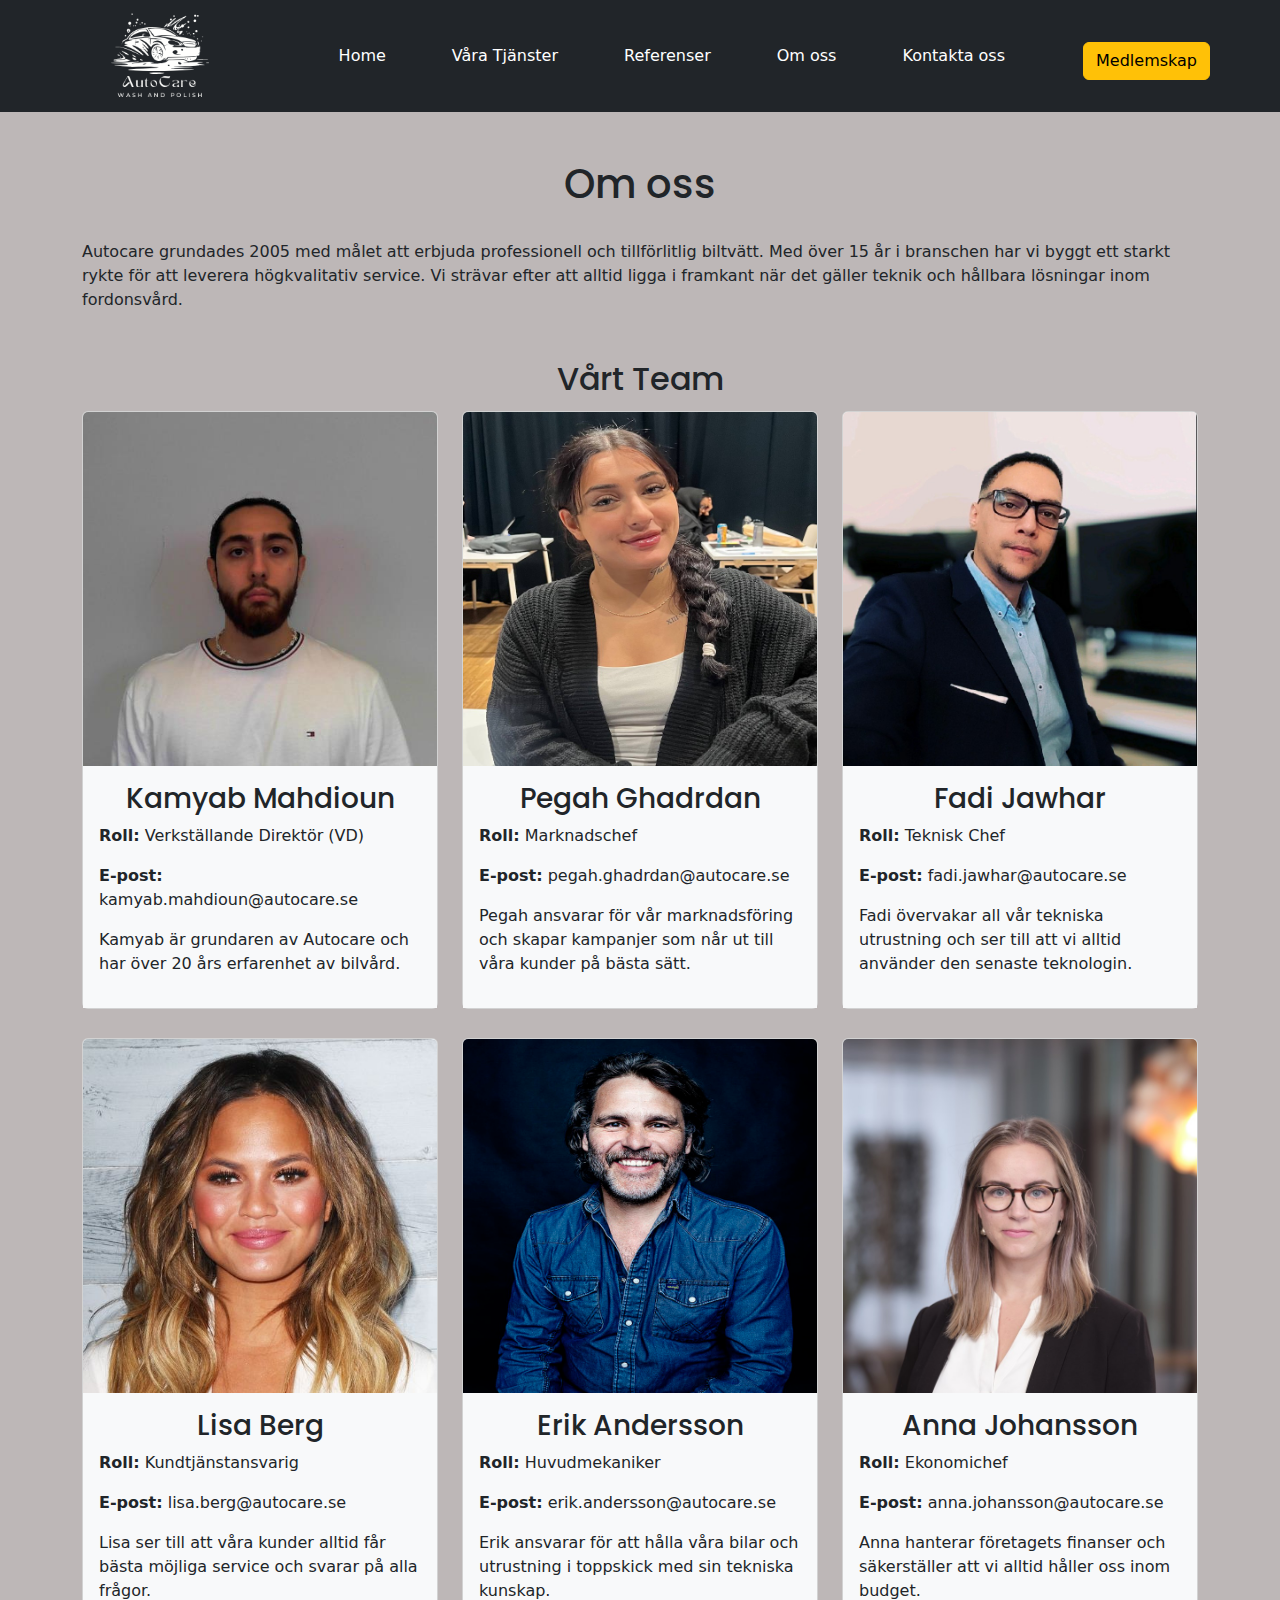
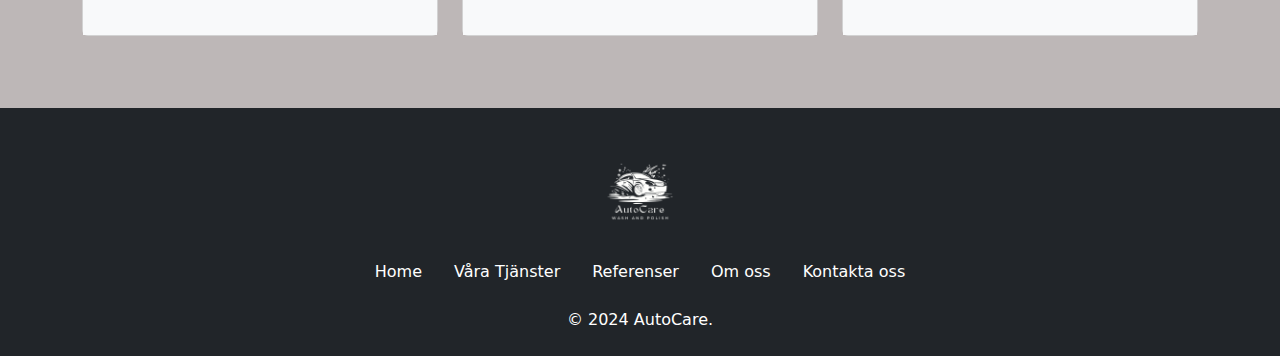
==== commit a86860fe: "finished" ====
--- a/aboutus.html
+++ b/aboutus.html
@@ -9,7 +9,7 @@
       href="https://fonts.googleapis.com/css2?family=Poppins:wght@400;600;700&display=swap"
       rel="stylesheet"
     />
-    <!-- Bootstrap CSS -->
+
     <link
       href="https://cdn.jsdelivr.net/npm/bootstrap@5.3.0-alpha1/dist/css/bootstrap.min.css"
       rel="stylesheet"
@@ -238,12 +238,11 @@
           </ul>
         </nav>
         <div class="text-center mt-3">
-          <p class="mb-0">&copy; 2024 AutoCare. All rights reserved.</p>
+          <p class="mb-0">&copy; 2024 AutoCare.</p>
         </div>
       </div>
     </footer>
 
-    <!-- Bootstrap JS and Popper.js -->
     <script src="https://cdn.jsdelivr.net/npm/bootstrap@5.3.0-alpha1/dist/js/bootstrap.bundle.min.js"></script>
   </body>
 </html>
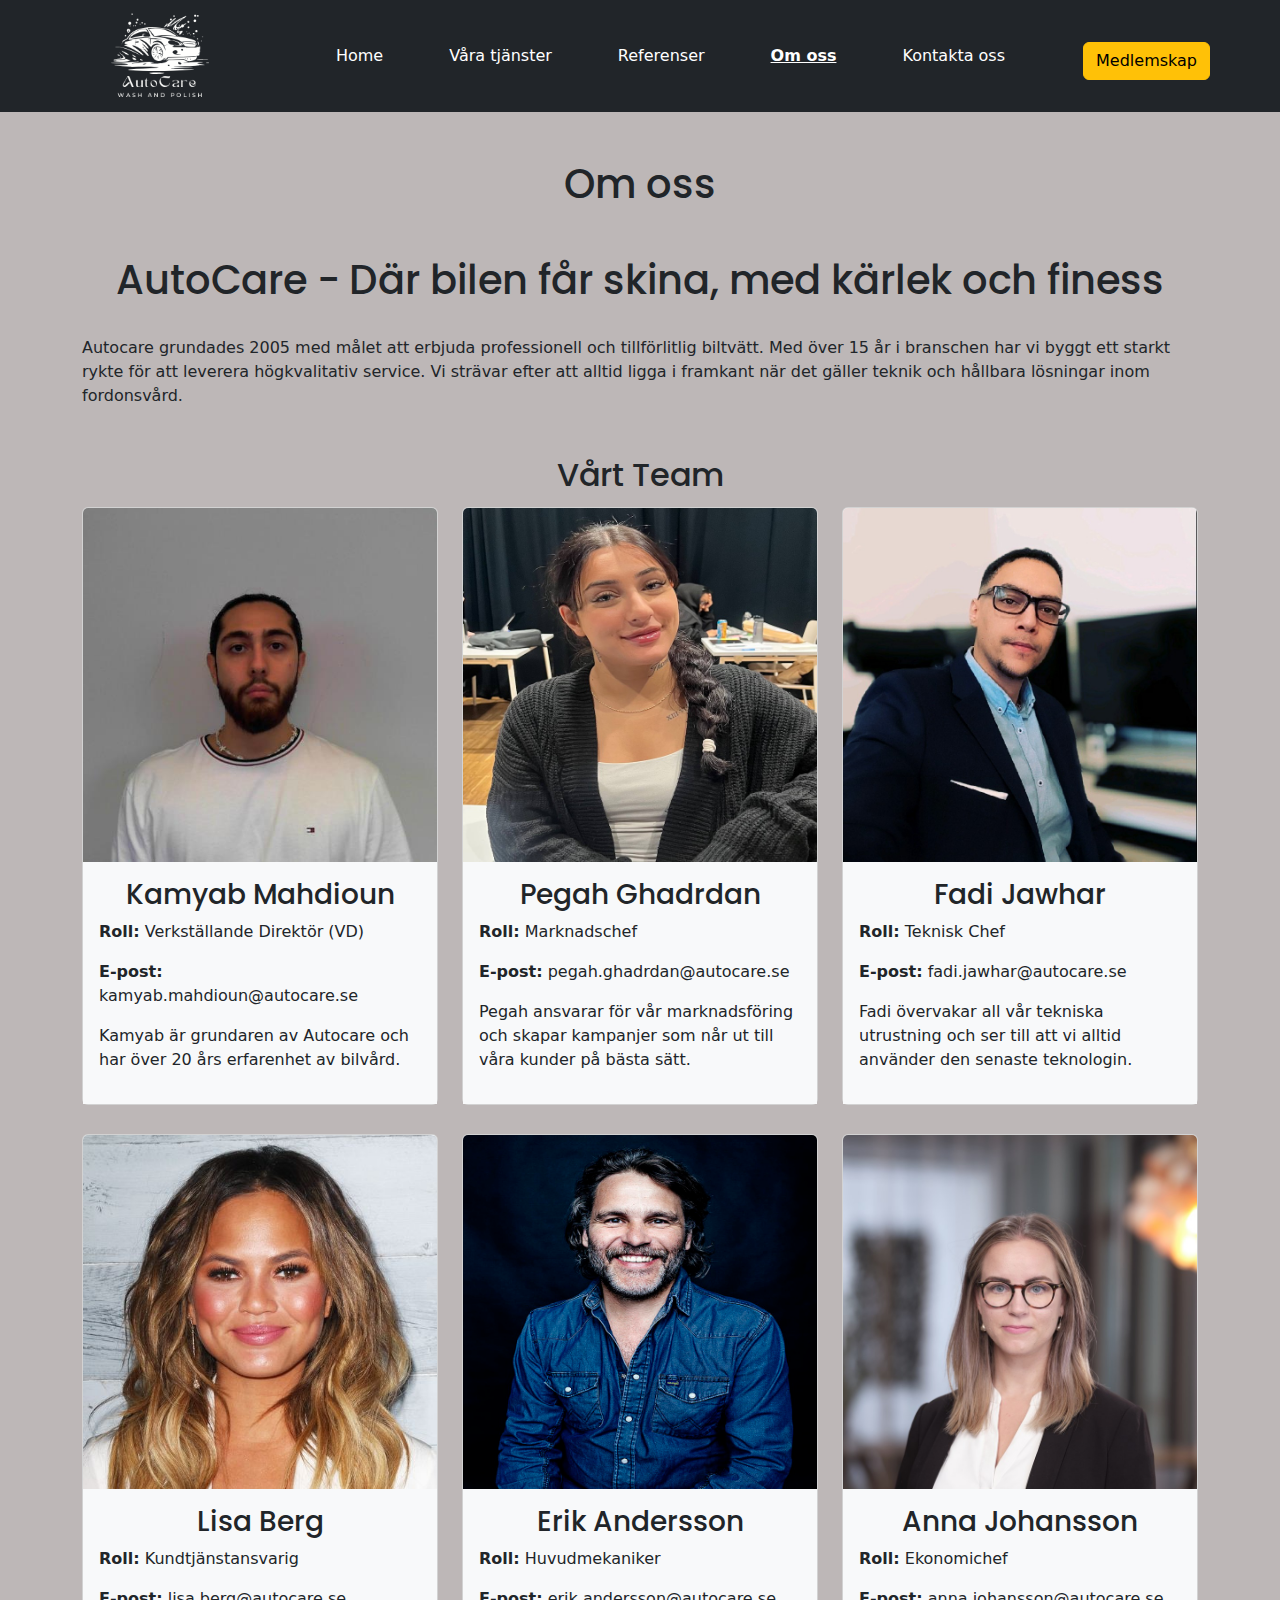
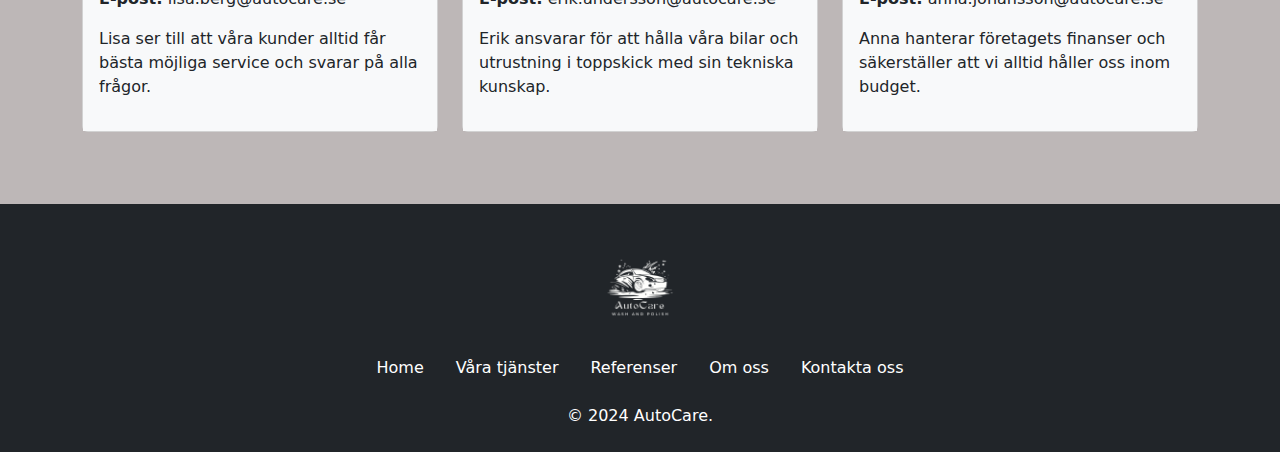
==== commit b2c6d6da: "added active to header" ====
--- a/aboutus.html
+++ b/aboutus.html
@@ -48,7 +48,7 @@
             </li>
             <li class="nav-item">
               <a class="nav-link text-white" href="product.html"
-                >Våra Tjänster</a
+                >Våra tjänster</a
               >
             </li>
             <li class="nav-item">
@@ -57,7 +57,9 @@
               >
             </li>
             <li class="nav-item">
-              <a class="nav-link text-white" href="aboutus.html">Om oss</a>
+              <a class="nav-link text-white active" href="aboutus.html"
+                >Om oss</a
+              >
             </li>
             <li class="nav-item">
               <a class="nav-link text-white" href="contact.html"
@@ -72,7 +74,11 @@
 
     <main>
       <section id="historik" class="container my-5">
-        <h1>Om oss</h1>
+        <h1>
+          Om oss <br />
+          <br />
+          AutoCare - Där bilen får skina, med kärlek och finess
+        </h1>
         <br />
         <p>
           Autocare grundades 2005 med målet att erbjuda professionell och
@@ -219,7 +225,7 @@
             </li>
             <li class="nav-item">
               <a class="nav-link text-white" href="product.html"
-                >Våra Tjänster</a
+                >Våra tjänster</a
               >
             </li>
             <li class="nav-item">
--- a/src/style.css
+++ b/src/style.css
@@ -11,6 +11,10 @@
   display: flex;
   flex-direction: column;
   align-items: center;
+}
+header nav .nav-link.active {
+  font-weight: bold;
+  text-decoration: underline;
 }
 header nav .navbar-brand {
   margin: 0 auto;
